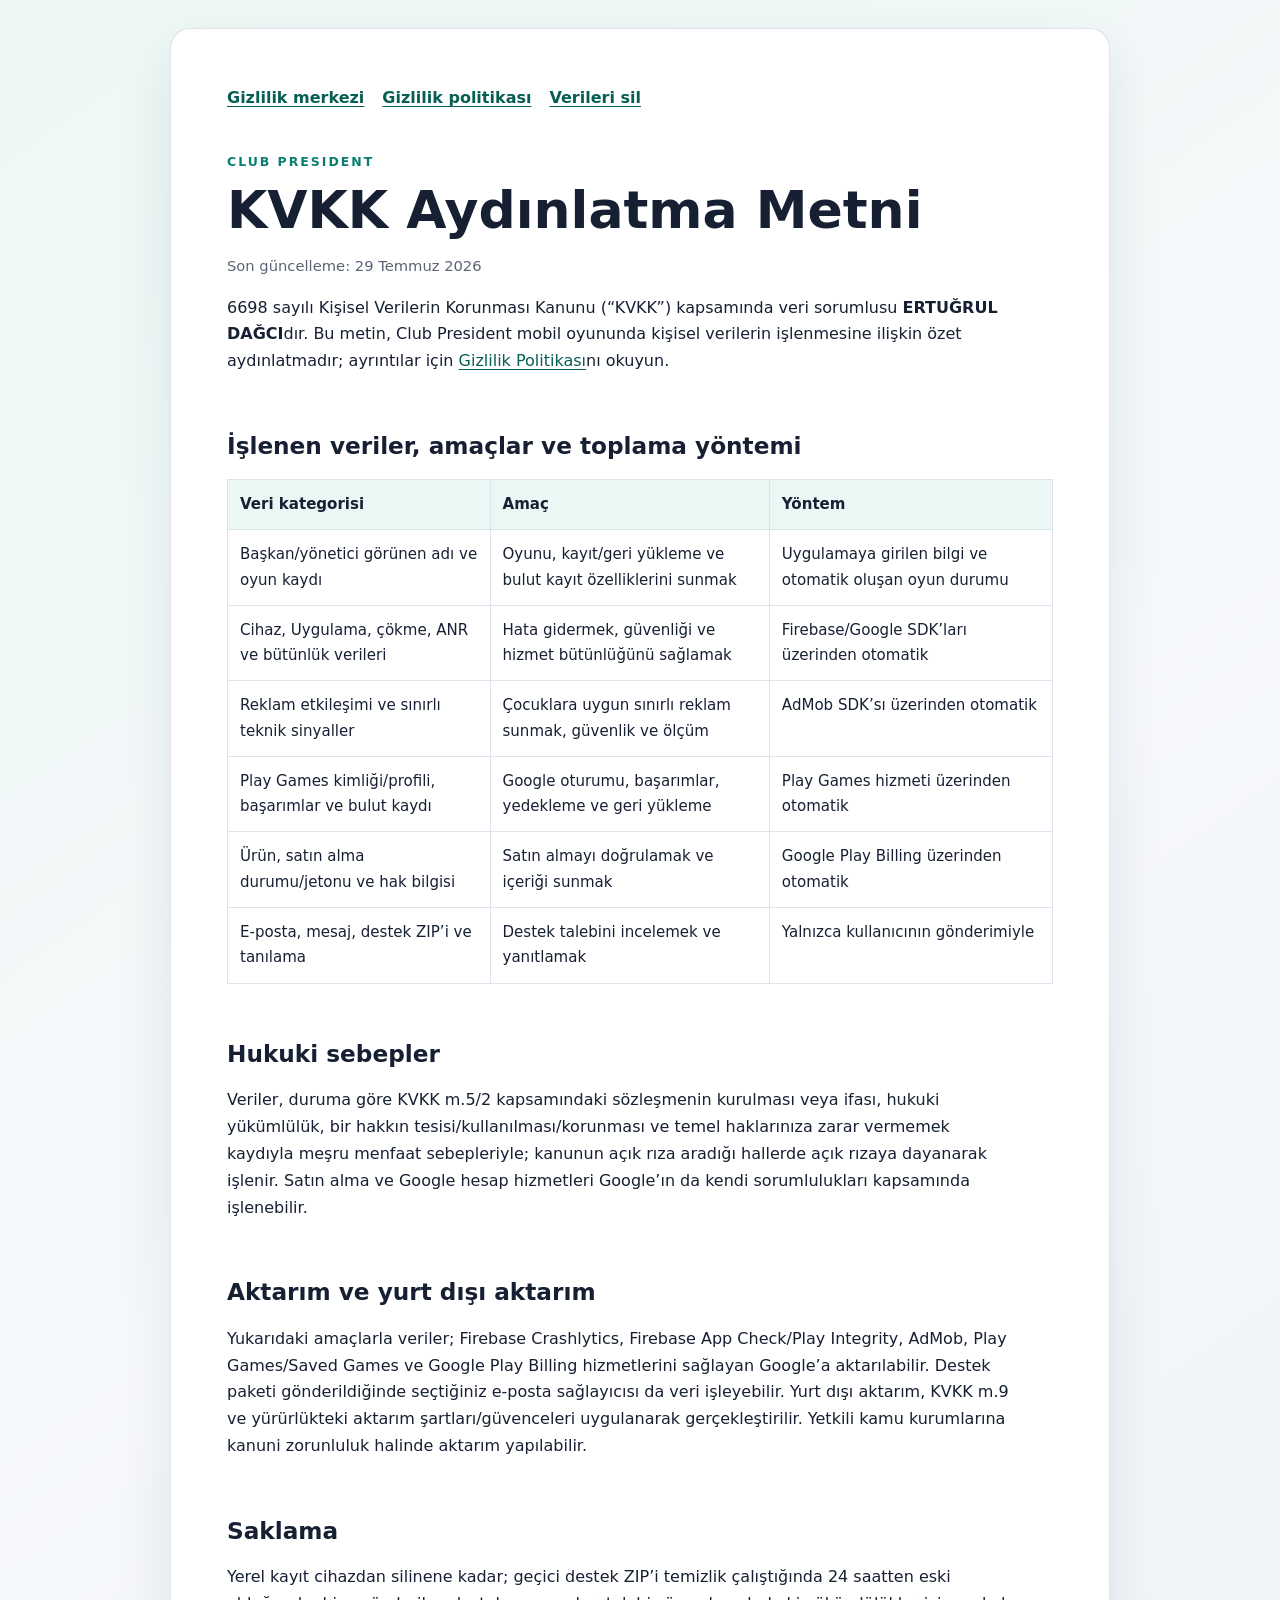
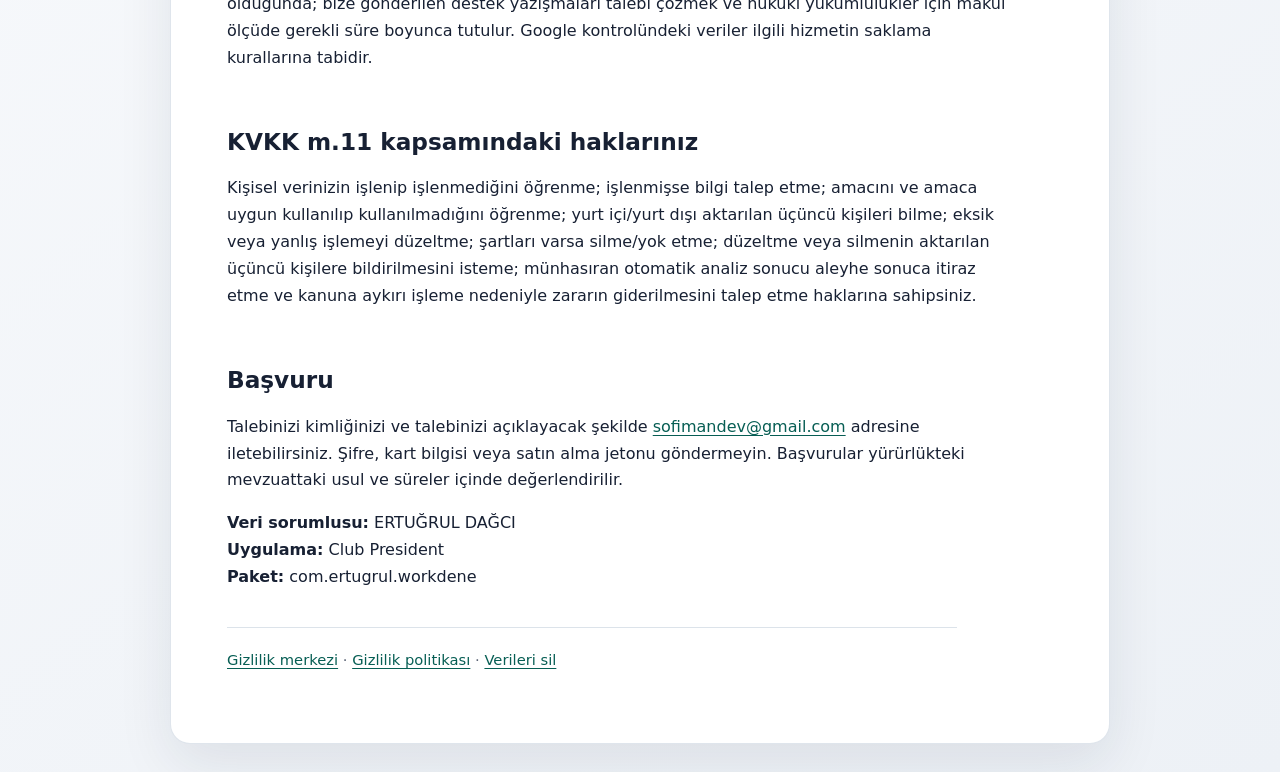
==== kvkk-aydinlatma-metni.html @ 1a26ec32 "Add files via upload" ====
<!doctype html>
<html lang="tr">
<head>
  <meta charset="utf-8">
  <meta name="viewport" content="width=device-width, initial-scale=1">
  <meta name="description" content="Club President KVKK aydınlatma metni.">
  <title>Club President — KVKK Aydınlatma Metni</title>
  <link rel="stylesheet" href="styles.css">
</head>
<body>
  <main class="card">
    <nav class="top-nav"><a href="index.html">Gizlilik merkezi</a><a href="privacy-policy-tr.html">Gizlilik politikası</a><a href="data-deletion.html">Verileri sil</a></nav>
    <p class="eyebrow">CLUB PRESIDENT</p>
    <h1>KVKK Aydınlatma Metni</h1>
    <p class="updated">Son güncelleme: 29 Temmuz 2026</p>

    <p>6698 sayılı Kişisel Verilerin Korunması Kanunu (“KVKK”) kapsamında veri sorumlusu <strong>ERTUĞRUL DAĞCI</strong>dır. Bu metin, Club President mobil oyununda kişisel verilerin işlenmesine ilişkin özet aydınlatmadır; ayrıntılar için <a href="privacy-policy-tr.html">Gizlilik Politikası</a>nı okuyun.</p>

    <h2>İşlenen veriler, amaçlar ve toplama yöntemi</h2>
    <div class="table-wrap"><table>
      <thead><tr><th>Veri kategorisi</th><th>Amaç</th><th>Yöntem</th></tr></thead>
      <tbody>
        <tr><td>Başkan/yönetici görünen adı ve oyun kaydı</td><td>Oyunu, kayıt/geri yükleme ve bulut kayıt özelliklerini sunmak</td><td>Uygulamaya girilen bilgi ve otomatik oluşan oyun durumu</td></tr>
        <tr><td>Cihaz, Uygulama, çökme, ANR ve bütünlük verileri</td><td>Hata gidermek, güvenliği ve hizmet bütünlüğünü sağlamak</td><td>Firebase/Google SDK’ları üzerinden otomatik</td></tr>
        <tr><td>Reklam etkileşimi ve sınırlı teknik sinyaller</td><td>Çocuklara uygun sınırlı reklam sunmak, güvenlik ve ölçüm</td><td>AdMob SDK’sı üzerinden otomatik</td></tr>
        <tr><td>Play Games kimliği/profili, başarımlar ve bulut kaydı</td><td>Google oturumu, başarımlar, yedekleme ve geri yükleme</td><td>Play Games hizmeti üzerinden otomatik</td></tr>
        <tr><td>Ürün, satın alma durumu/jetonu ve hak bilgisi</td><td>Satın almayı doğrulamak ve içeriği sunmak</td><td>Google Play Billing üzerinden otomatik</td></tr>
        <tr><td>E-posta, mesaj, destek ZIP’i ve tanılama</td><td>Destek talebini incelemek ve yanıtlamak</td><td>Yalnızca kullanıcının gönderimiyle</td></tr>
      </tbody>
    </table></div>

    <h2>Hukuki sebepler</h2>
    <p>Veriler, duruma göre KVKK m.5/2 kapsamındaki sözleşmenin kurulması veya ifası, hukuki yükümlülük, bir hakkın tesisi/kullanılması/korunması ve temel haklarınıza zarar vermemek kaydıyla meşru menfaat sebepleriyle; kanunun açık rıza aradığı hallerde açık rızaya dayanarak işlenir. Satın alma ve Google hesap hizmetleri Google’ın da kendi sorumlulukları kapsamında işlenebilir.</p>

    <h2>Aktarım ve yurt dışı aktarım</h2>
    <p>Yukarıdaki amaçlarla veriler; Firebase Crashlytics, Firebase App Check/Play Integrity, AdMob, Play Games/Saved Games ve Google Play Billing hizmetlerini sağlayan Google’a aktarılabilir. Destek paketi gönderildiğinde seçtiğiniz e-posta sağlayıcısı da veri işleyebilir. Yurt dışı aktarım, KVKK m.9 ve yürürlükteki aktarım şartları/güvenceleri uygulanarak gerçekleştirilir. Yetkili kamu kurumlarına kanuni zorunluluk halinde aktarım yapılabilir.</p>

    <h2>Saklama</h2>
    <p>Yerel kayıt cihazdan silinene kadar; geçici destek ZIP’i temizlik çalıştığında 24 saatten eski olduğunda; bize gönderilen destek yazışmaları talebi çözmek ve hukuki yükümlülükler için makul ölçüde gerekli süre boyunca tutulur. Google kontrolündeki veriler ilgili hizmetin saklama kurallarına tabidir.</p>

    <h2>KVKK m.11 kapsamındaki haklarınız</h2>
    <p>Kişisel verinizin işlenip işlenmediğini öğrenme; işlenmişse bilgi talep etme; amacını ve amaca uygun kullanılıp kullanılmadığını öğrenme; yurt içi/yurt dışı aktarılan üçüncü kişileri bilme; eksik veya yanlış işlemeyi düzeltme; şartları varsa silme/yok etme; düzeltme veya silmenin aktarılan üçüncü kişilere bildirilmesini isteme; münhasıran otomatik analiz sonucu aleyhe sonuca itiraz etme ve kanuna aykırı işleme nedeniyle zararın giderilmesini talep etme haklarına sahipsiniz.</p>

    <h2>Başvuru</h2>
    <p>Talebinizi kimliğinizi ve talebinizi açıklayacak şekilde <a href="mailto:sofimandev@gmail.com?subject=Club%20President%20KVKK%20Ba%C5%9Fvurusu">sofimandev@gmail.com</a> adresine iletebilirsiniz. Şifre, kart bilgisi veya satın alma jetonu göndermeyin. Başvurular yürürlükteki mevzuattaki usul ve süreler içinde değerlendirilir.</p>

    <p><strong>Veri sorumlusu:</strong> ERTUĞRUL DAĞCI<br><strong>Uygulama:</strong> Club President<br><strong>Paket:</strong> com.ertugrul.workdene</p>
    <p class="footer"><a href="index.html">Gizlilik merkezi</a> · <a href="privacy-policy-tr.html">Gizlilik politikası</a> · <a href="data-deletion.html">Verileri sil</a></p>
  </main>
</body>
</html>
---- styles.css ----
:root {
  color-scheme: light;
  --ink: #172033;
  --muted: #5b6475;
  --paper: #ffffff;
  --line: #dce3ea;
  --accent: #087f6f;
  --accent-dark: #075e54;
  --soft: #eaf7f4;
}

* { box-sizing: border-box; }

body {
  margin: 0;
  padding: 28px 16px;
  color: var(--ink);
  background: linear-gradient(145deg, #edf8f5 0%, #f6f8fb 45%, #edf1f6 100%);
  font-family: Inter, ui-sans-serif, system-ui, -apple-system, BlinkMacSystemFont, "Segoe UI", sans-serif;
  font-size: 16px;
  line-height: 1.68;
}

.card {
  width: min(940px, 100%);
  margin: 0 auto;
  padding: clamp(24px, 5vw, 56px);
  background: var(--paper);
  border: 1px solid rgba(220, 227, 234, .9);
  border-radius: 20px;
  box-shadow: 0 20px 55px rgba(23, 32, 51, .09);
}

.landing { min-height: calc(100vh - 56px); display: flex; flex-direction: column; justify-content: center; }
.eyebrow { margin: 0 0 8px; color: var(--accent); font-size: .78rem; font-weight: 800; letter-spacing: .16em; }
h1 { margin: 0 0 8px; font-size: clamp(2rem, 5vw, 3.25rem); line-height: 1.12; }
h2 { margin-top: 2.2em; padding-top: .2em; font-size: 1.45rem; line-height: 1.25; }
h3 { margin-top: 1.55em; font-size: 1.08rem; }
p, li { max-width: 78ch; }
a { color: var(--accent-dark); text-underline-offset: 3px; }
.lead { color: var(--muted); font-size: 1.14rem; }
.updated, .footer { color: var(--muted); font-size: .92rem; }
.footer { margin-top: 36px; padding-top: 20px; border-top: 1px solid var(--line); }

.top-nav { display: flex; flex-wrap: wrap; gap: 8px 18px; margin-bottom: 40px; }
.top-nav a { font-weight: 650; }
.notice { margin: 28px 0; padding: 18px 20px; background: var(--soft); border-left: 4px solid var(--accent); border-radius: 8px; }

.link-grid { display: grid; grid-template-columns: repeat(2, minmax(0, 1fr)); gap: 14px; margin: 28px 0; }
.action { display: flex; flex-direction: column; min-height: 98px; padding: 20px; color: var(--ink); background: #f8fafb; border: 1px solid var(--line); border-radius: 12px; text-decoration: none; transition: transform .15s ease, border-color .15s ease; }
.action:hover, .action:focus-visible { transform: translateY(-2px); border-color: var(--accent); outline: none; }
.action span { color: var(--muted); }
.button { display: inline-block; padding: 12px 18px; color: white; background: var(--accent-dark); border-radius: 8px; font-weight: 750; text-decoration: none; }

hr { margin: 48px 0; border: 0; border-top: 1px solid var(--line); }
.table-wrap { overflow-x: auto; }
table { width: 100%; border-collapse: collapse; font-size: .94rem; }
th, td { padding: 12px; border: 1px solid var(--line); text-align: left; vertical-align: top; }
th { background: var(--soft); }

@media (max-width: 640px) {
  body { padding: 0; background: var(--paper); }
  .card { min-height: 100vh; border: 0; border-radius: 0; box-shadow: none; }
  .link-grid { grid-template-columns: 1fr; }
}

@media (prefers-reduced-motion: reduce) {
  .action { transition: none; }
}
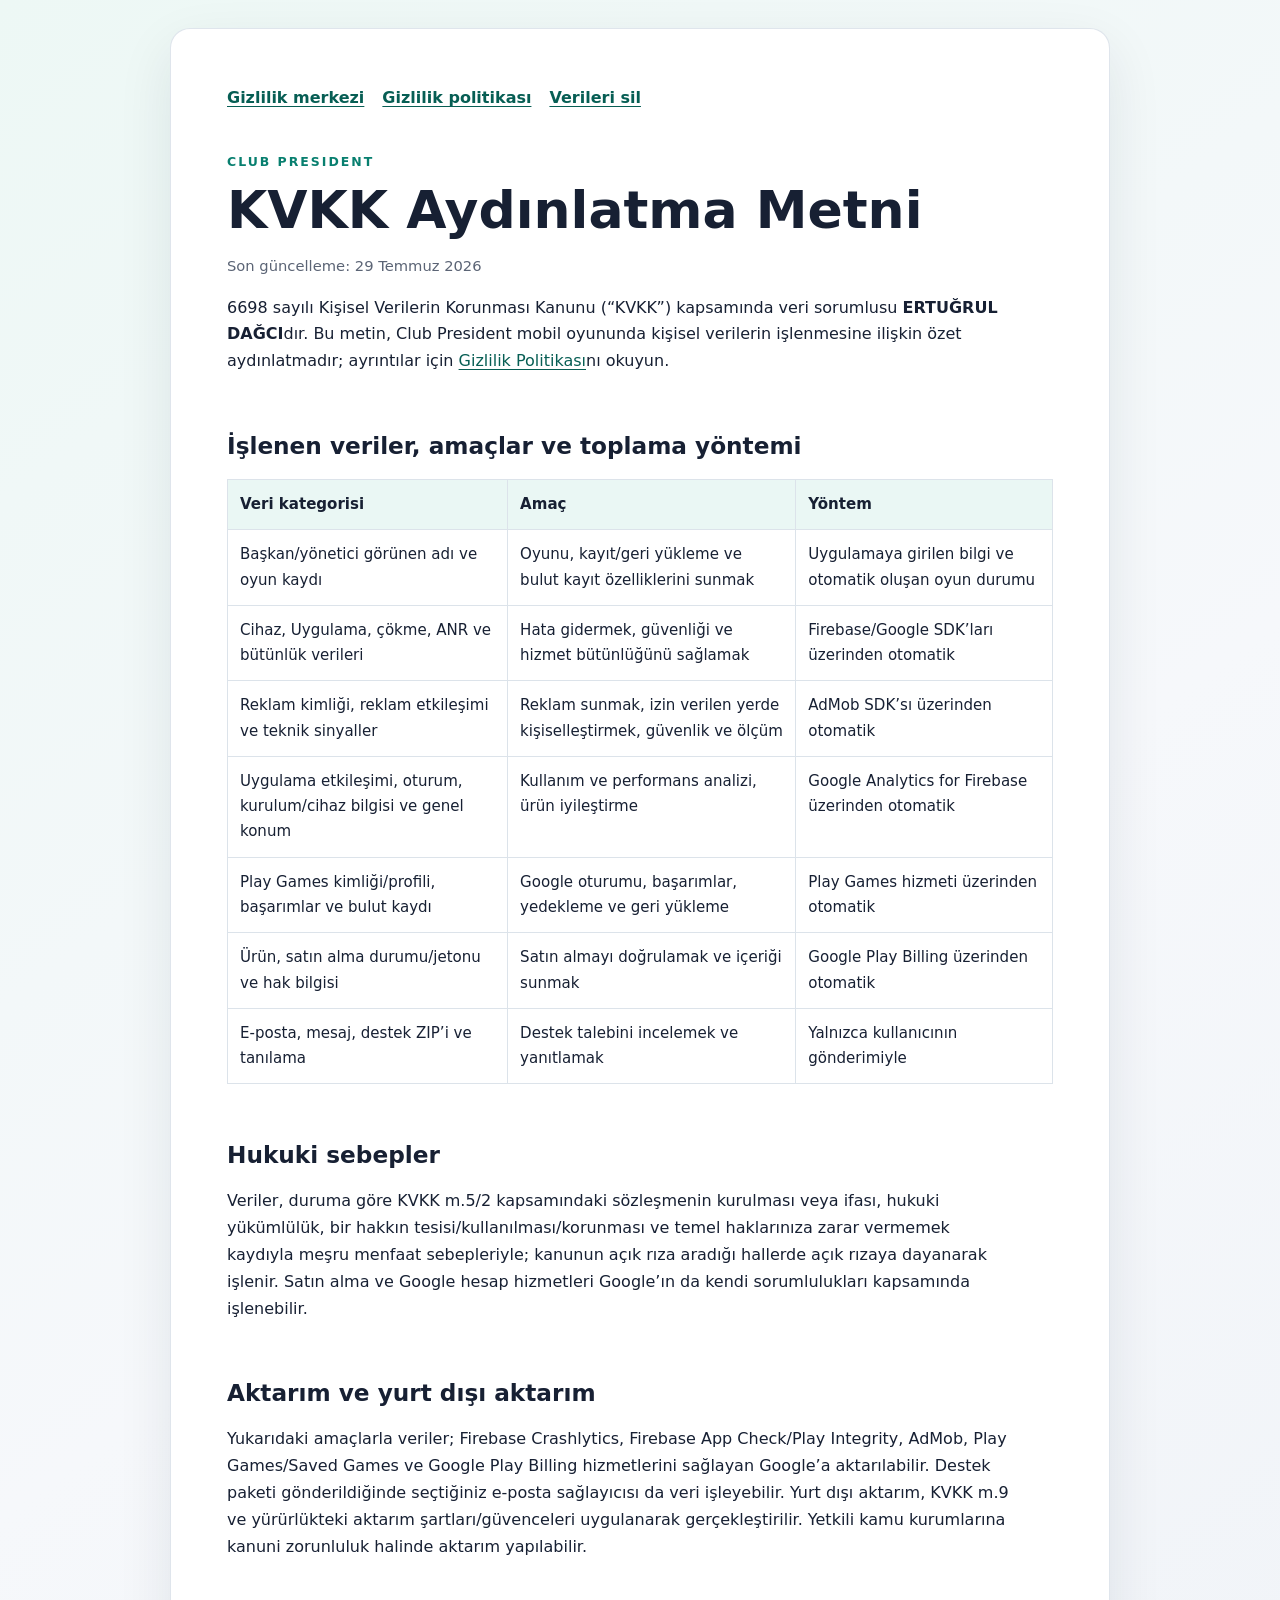
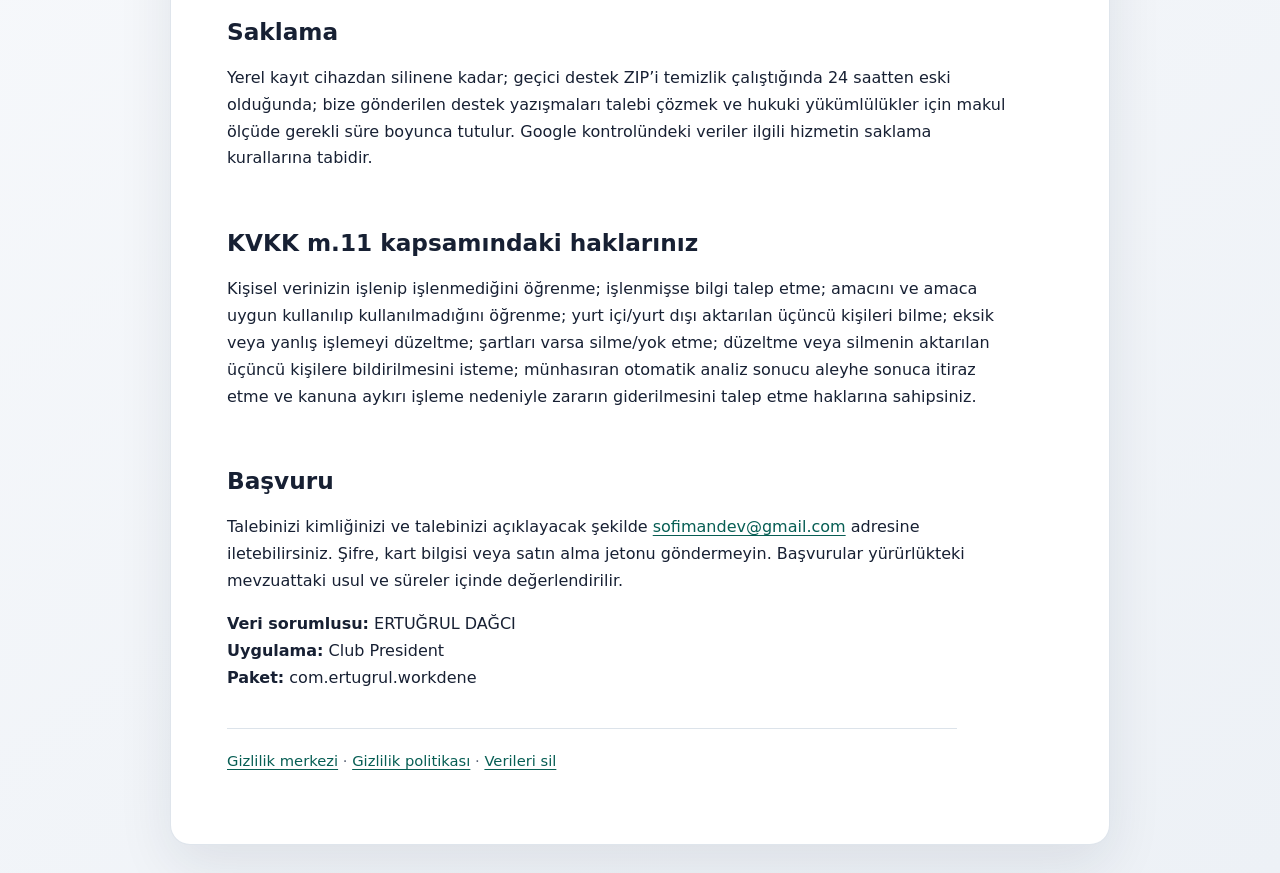
==== commit 3c98756e: "Add files via upload" ====
--- a/kvkk-aydinlatma-metni.html
+++ b/kvkk-aydinlatma-metni.html
@@ -22,7 +22,8 @@
       <tbody>
         <tr><td>Başkan/yönetici görünen adı ve oyun kaydı</td><td>Oyunu, kayıt/geri yükleme ve bulut kayıt özelliklerini sunmak</td><td>Uygulamaya girilen bilgi ve otomatik oluşan oyun durumu</td></tr>
         <tr><td>Cihaz, Uygulama, çökme, ANR ve bütünlük verileri</td><td>Hata gidermek, güvenliği ve hizmet bütünlüğünü sağlamak</td><td>Firebase/Google SDK’ları üzerinden otomatik</td></tr>
-        <tr><td>Reklam etkileşimi ve sınırlı teknik sinyaller</td><td>Çocuklara uygun sınırlı reklam sunmak, güvenlik ve ölçüm</td><td>AdMob SDK’sı üzerinden otomatik</td></tr>
+        <tr><td>Reklam kimliği, reklam etkileşimi ve teknik sinyaller</td><td>Reklam sunmak, izin verilen yerde kişiselleştirmek, güvenlik ve ölçüm</td><td>AdMob SDK’sı üzerinden otomatik</td></tr>
+        <tr><td>Uygulama etkileşimi, oturum, kurulum/cihaz bilgisi ve genel konum</td><td>Kullanım ve performans analizi, ürün iyileştirme</td><td>Google Analytics for Firebase üzerinden otomatik</td></tr>
         <tr><td>Play Games kimliği/profili, başarımlar ve bulut kaydı</td><td>Google oturumu, başarımlar, yedekleme ve geri yükleme</td><td>Play Games hizmeti üzerinden otomatik</td></tr>
         <tr><td>Ürün, satın alma durumu/jetonu ve hak bilgisi</td><td>Satın almayı doğrulamak ve içeriği sunmak</td><td>Google Play Billing üzerinden otomatik</td></tr>
         <tr><td>E-posta, mesaj, destek ZIP’i ve tanılama</td><td>Destek talebini incelemek ve yanıtlamak</td><td>Yalnızca kullanıcının gönderimiyle</td></tr>
